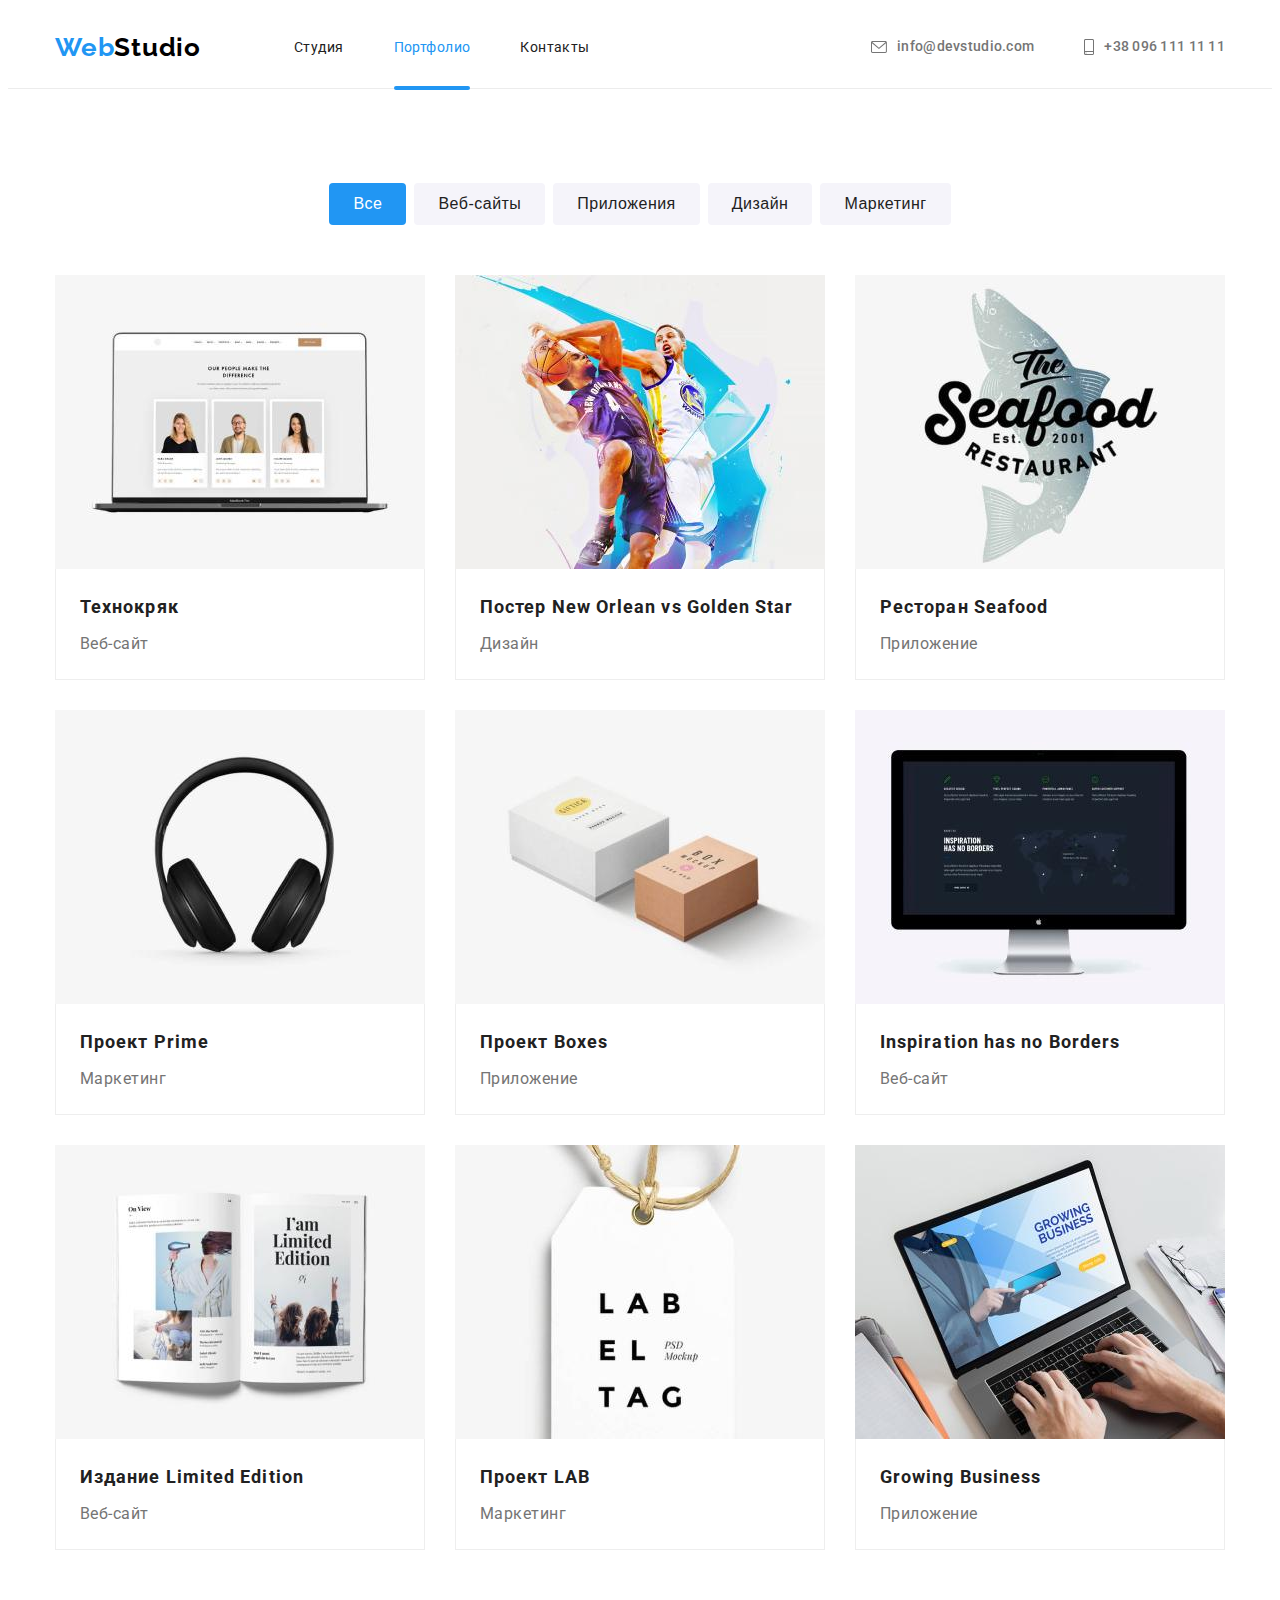
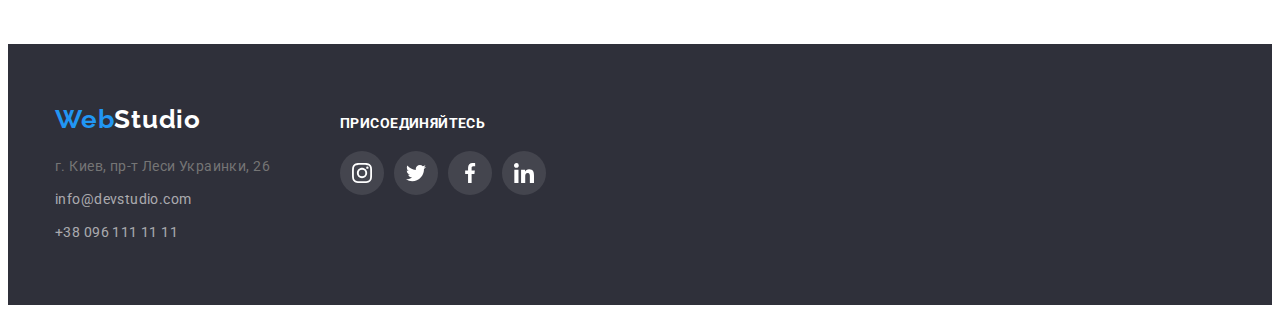
==== portfolio.html @ e74dbf66 "Разметка формы" ====
<!DOCTYPE html>
<html lang="ru">
  <head>
    <meta charset="UTF-8" />
    <meta http-equiv="X-UA-Compatible" content="IE=edge" />
    <meta name="viewport" content="width=device-width, initial-scale=1.0" />
    <title>Document</title>
    <link rel="preconnect" href="https://fonts.gstatic.com" />
    <link
      href="https://fonts.googleapis.com/css2?family=Raleway:wght@700&family=Roboto:wght@400;500;700;900&display=swap"
      rel="stylesheet"
    />
    <link
      rel="stylesheet"
      href="https://cdnjs.cloudflare.com/ajax/libs/modern-normalize/1.0.0/modern-normalize.css"
      integrity="sha512-Zx6MlUMKSVJoQ+83OwhdILe8cSEsCzfqThJd7J/VA2UrK6Ctj85p+xzqfyuNXE5B1k25uUdmJ2OzItbBy9GHAQ=="
      crossorigin="anonymous"
    />
    <link rel="stylesheet" href="./css/main.css" />
  </head>
  <body>
    <header class="page-header line">
      <div class="container">
        <nav class="nav">
          <a class="logo" href="./index.html"><span>Web</span>Studio</a>
          <ul class="menu list">
            <li class="menu-item">
              <a class="link" href="./index.html">Студия</a>
            </li>
            <li class="menu-item">
              <a class="link nav-active" href="./portfolio.html">Портфолио</a>
            </li>
            <li class="menu-item">
              <a class="link" href="#contacts">Контакты</a>
            </li>
          </ul>
        </nav>
        <ul class="list contacts">
          <li class="menu-item">
            <a class="link contacts-link" href="info@devstudio.com">
              <svg width="16px" height="12px" class="contacts-icon">
                <use href="./images/icons.svg#icon-mail"></use>
              </svg>
              info@devstudio.com
            </a>
          </li>
          <li class="menu-item">
            <a class="link contacts-link" href="+380961111111">
              <svg width="10px" height="16px" class="contacts-icon">
                <use href="./images/icons.svg#icon-smartphone"></use>
              </svg>
              +38 096 111 11 11
            </a>
          </li>
        </ul>
      </div>
    </header>
    <main>
      <section class="section">
        <div class="container">
          <h1 class="visually-hidden">Projects</h1>
          <ul class="list filter">
            <li class="filter-item"><button type="button" class="filter-btn btn-active">Все</button></li>
            <li class="filter-item"><button type="button" class="filter-btn">Веб-сайты</button></li>
            <li class="filter-item"><button type="button" class="filter-btn">Приложения</button></li>
            <li class="filter-item"><button type="button" class="filter-btn">Дизайн</button></li>
            <li class="filter-item"><button type="button" class="filter-btn">Маркетинг</button></li>
          </ul>
          <ul class="list portfolio">
            <li class="portfolio-item">
              <a class="portfolio-link" href="">
                <div class="box">
                  <img src="./images/projects/img1.jpg" alt="ноутбук со страницей веб-студии" width="370" />
                  <div class="portfolio-overlay">
                    <p>
                      Технокряк это современная площадка распространения коронавируса. Компании используют эту платформу
                      для цифрового шпионажа и атак на защищённые сервера конкурентов.
                    </p>
                  </div>
                </div>
                <div class="about">
                  <h2 class="about-title">Технокряк</h2>
                  <p class="portfolio-text">Веб-сайт</p>
                </div>
              </a>
            </li>
            <li class="portfolio-item">
              <a class="portfolio-link" href="">
                <div class="box">
                  <img src="./images/projects/img2.jpg" alt="два баскетболиста с мячом" width="370" />
                  <div class="portfolio-overlay">
                    <p>
                      Технокряк это современная площадка распространения коронавируса. Компании используют эту платформу
                      для цифрового шпионажа и атак на защищённые сервера конкурентов.
                    </p>
                  </div>
                </div>
                <div class="about">
                  <h2 class="about-title">Постер New Orlean vs Golden Star</h2>
                  <p class="portfolio-text">Дизайн</p>
                </div>
              </a>
            </li>
            <li class="portfolio-item">
              <a class="portfolio-link" href="">
                <div class="box">
                  <img src="./images/projects/img3.jpg" alt="рыба с логотипом" width="370" />
                  <div class="portfolio-overlay">
                    <p>
                      Технокряк это современная площадка распространения коронавируса. Компании используют эту платформу
                      для цифрового шпионажа и атак на защищённые сервера конкурентов.
                    </p>
                  </div>
                </div>
                <div class="about">
                  <h2 class="about-title">Ресторан Seafood</h2>
                  <p class="portfolio-text">Приложение</p>
                </div>
              </a>
            </li>
            <li class="portfolio-item">
              <a class="portfolio-link" href="">
                <div class="box">
                  <img src="./images/projects/img4.jpg" alt="наушники" width="370" />
                  <div class="portfolio-overlay">
                    <p>
                      Технокряк это современная площадка распространения коронавируса. Компании используют эту платформу
                      для цифрового шпионажа и атак на защищённые сервера конкурентов.
                    </p>
                  </div>
                </div>
                <div class="about">
                  <h2 class="about-title">Проект Prime</h2>
                  <p class="portfolio-text">Маркетинг</p>
                </div>
              </a>
            </li>
            <li class="portfolio-item">
              <a class="portfolio-link" href="">
                <div class="box">
                  <img src="./images/projects/img5.jpg" alt="две коробки" width="370" />
                  <div class="portfolio-overlay">
                    <p>
                      Технокряк это современная площадка распространения коронавируса. Компании используют эту платформу
                      для цифрового шпионажа и атак на защищённые сервера конкурентов.
                    </p>
                  </div>
                </div>
                <div class="about">
                  <h2 class="about-title">Проект Boxes</h2>
                  <p class="portfolio-text">Приложение</p>
                </div>
              </a>
            </li>
            <li class="portfolio-item">
              <a class="portfolio-link" href="">
                <div class="box">
                  <img src="./images/projects/img6.jpg" alt="компьютер" width="370" />
                  <div class="portfolio-overlay">
                    <p>
                      Технокряк это современная площадка распространения коронавируса. Компании используют эту платформу
                      для цифрового шпионажа и атак на защищённые сервера конкурентов.
                    </p>
                  </div>
                </div>
                <div class="about">
                  <h2 class="about-title" lang="en">Inspiration has no Borders</h2>
                  <p class="portfolio-text">Веб-сайт</p>
                </div>
              </a>
            </li>
            <li class="portfolio-item">
              <a class="portfolio-link" href="">
                <div class="box">
                  <img src="./images/projects/img7.jpg" alt="журнал" width="370" />
                  <div class="portfolio-overlay">
                    <p>
                      Технокряк это современная площадка распространения коронавируса. Компании используют эту платформу
                      для цифрового шпионажа и атак на защищённые сервера конкурентов.
                    </p>
                  </div>
                </div>
                <div class="about">
                  <h2 class="about-title">Издание Limited Edition</h2>
                  <p class="portfolio-text">Веб-сайт</p>
                </div>
              </a>
            </li>
            <li class="portfolio-item">
              <a class="portfolio-link" href="">
                <div class="box">
                  <img src="./images/projects/img8.jpg" alt="бирка" width="370" />
                  <div class="portfolio-overlay">
                    <p>
                      Технокряк это современная площадка распространения коронавируса. Компании используют эту платформу
                      для цифрового шпионажа и атак на защищённые сервера конкурентов.
                    </p>
                  </div>
                </div>
                <div class="about">
                  <h2 class="about-title">Проект LAB</h2>
                  <p class="portfolio-text">Маркетинг</p>
                </div>
              </a>
            </li>
            <li class="portfolio-item">
              <a class="portfolio-link" href="https://">
                <div class="box">
                  <img src="./images/projects/img9.jpg" alt="работа за ноутбуком" width="370" />
                  <div class="portfolio-overlay">
                    <p>
                      Технокряк это современная площадка распространения коронавируса. Компании используют эту платформу
                      для цифрового шпионажа и атак на защищённые сервера конкурентов.
                    </p>
                  </div>
                </div>
                <div class="about">
                  <h2 class="about-title" lang="en">Growing Business</h2>
                  <p class="portfolio-text">Приложение</p>
                </div>
              </a>
            </li>
          </ul>
        </div>
      </section>
    </main>
    <footer class="dark-bg footer">
      <div class="container footer-conctacts">
        <div class="left-contacts">
          <a class="logo" href="./index.html"><span>Web</span>Studio</a>
          <address class="address">
            <p>г. Киев, пр-т Леси Украинки, 26</p>
            <ul class="list">
              <li class="list-address"><a class="link" href="mailto:info@devstudio.com">info@devstudio.com</a></li>
              <li class="list-address"><a class="link" href="tel:+380961111111">+38 096 111 11 11</a></li>
            </ul>
          </address>
        </div>
        <div class="join">
          <h3 class="title-join">присоединяйтесь</h3>
          <ul class="list social-icons">
            <li class="social-icons-item">
              <a class="link social-icons-link" href="https://instagram.com">
                <svg width="20px" height="20px" class="social-icons-svg">
                  <use href="./images/icons.svg#icon-instagram"></use>
                </svg>
              </a>
            </li>
            <li class="social-icons-item">
              <a class="link social-icons-link" href="" target="_blank" rel="noopener noreferrer">
                <svg width="20px" height="20px" class="social-icons-svg">
                  <use href="./images/icons.svg#icon-twitter"></use>
                </svg>
              </a>
            </li>
            <li class="social-icons-item">
              <a class="link social-icons-link" href="" target="_blank" rel="noopener noreferrer">
                <svg width="20px" height="20px" class="social-icons-svg">
                  <use href="./images/icons.svg#icon-facebook"></use>
                </svg>
              </a>
            </li>
            <li class="social-icons-item">
              <a class="link social-icons-link" href="" target="_blank" rel="noopener noreferrer">
                <svg width="20px" height="20px" class="social-icons-svg">
                  <use href="./images/icons.svg#icon-linkedin"></use>
                </svg>
              </a>
            </li>
          </ul>
        </div>
      </div>
    </footer>
  </body>
</html>
---- css/main.css ----
:root {
  --main-cl: #ffffff;
  --main-txt-cl: #757575;
  --title-cl: #212121;
  --accent-cl: #2196f3;
  --dark-bg-cl: #2f303a;
  --team-button-bg: #f5f4fa;
  --footer-link-cl: color rgba(255, 255, 255, 0.6);
  --icon-color: #afb1b8;
  --line-cl: #ececec;
  --overlay-bg: rgba(33, 150, 243, 0.9);
  --modal-bg: rgba(0, 0, 0, 0.2);

  --main-font: 'Roboto', sans-serif;
  --logo-font: 'Raleway', sans-serif;
}
/*
text nav color, title text body: #212121;
text contacts nav color, text body : #757575;
text dark block, button dark block, hover button txt, address: color: #FFFFFF;
accent color: #2196F3;
background dark color: #2F303A;
team-block color, background button: #F5F4FA;
*/

html {
  box-sizing: border-box;
}

*,
*::before,
*::after {
  box-sizing: inherit;
}

h1,
h2,
h3,
p {
  margin-top: 0;
}

P {
  margin-bottom: 0;
}

h2 {
  font-weight: 700;
  font-size: 36px;
  line-height: 1.17;
  text-align: center;
}

h3 {
  margin-bottom: 10px;
}

img {
  display: block;
  height: auto;
}

/*убираем маркировку списка*/
.list {
  list-style: none;
  margin: 0;
  padding: 0;
}

body {
  font-family: var(--main-font);
  font-style: normal;
  font-weight: normal;
  font-size: 14px;
  line-height: 1.71;
  letter-spacing: 0.03em;
  color: var(--main-txt-cl);
}

.container {
  width: 1200px;
  padding-left: 15px;
  padding-right: 15px;
  margin-left: auto;
  margin-right: auto;
}

.page-header .container {
  display: flex;
  align-items: center;
  padding-top: 24px;
  padding-bottom: 25px;
  justify-content: space-between;
}

.line {
  display: flex;
  flex-direction: column;
}

.line::after {
  content: '';
  display: block;
  height: 1px;
  background-color: var(--line-cl);
}

.nav {
  display: flex;
}

.menu {
  display: flex;
  align-items: center;
  margin-right: auto;
}

.contacts {
  display: flex;
  flex-direction: row;
}

.menu .menu-item:not(:last-child) {
  margin-right: 50px;
}

.contacts .menu-item:not(:first-child) {
  margin-left: 50px;
}
.contacts-link {
  display: flex;
  align-items: center;
  font-weight: 500;
  line-height: 1.14;
  letter-spacing: 0.02em;
}

.contacts-icon {
  fill: currentColor;
  margin-right: 10px;
}

.nav > .logo {
  margin-right: 93px;
}

.link {
  color: var(--title-cl);
  text-decoration: none; /*убираем подчеркивание ссылок*/
  transition: color 250ms cubic-bezier(0.4, 0, 0.2, 1);
}

.nav-active {
  display: flex;
  color: var(--accent-cl);
  flex-direction: column;
  justify-content: space-between;

  position: relative;
}

.nav-active::after {
  content: '';
  display: block;
  width: 100%;
  height: 4px;
  background: var(--accent-cl);
  border-radius: 2px;
  position: absolute;
  top: 50px;
}

.contacts .link {
  color: var(--main-txt-cl);
}

.logo {
  font-family: var(--logo-font);
  font-weight: 700;
  font-size: 26px;
  line-height: 1.19;
  letter-spacing: 0.03em;
  color: black;
  text-decoration: none;

  display: block;
}

span {
  color: var(--accent-cl);
}

.section {
  padding-top: 94px;
  padding-bottom: 94px;
}

.dark-bg {
  display: flex;
  background-color: var(--dark-bg-cl);
  line-height: 1.7;
}

.hero {
  background-image: linear-gradient(to right, rgba(47, 48, 58, 0.4), rgba(47, 48, 58, 0.4)), url(../images/bg-img.jpg);
  background-repeat: no-repeat;
  background-position: 50% 50%;
  background-size: 1600px 600px;
}

.content-hero {
  padding-top: 200px;
  padding-bottom: 200px;
}

.title {
  font-weight: 900;
  font-size: 44px;
  line-height: 1.36;
  text-align: center;
  letter-spacing: 0.06em;
  text-transform: uppercase;
  color: var(--main-cl);
  margin-left: auto;
  margin-right: auto;
  margin-bottom: 30px;
  max-width: 696px;
}

.button {
  display: block;
  min-width: 200px;
  min-height: 50px;
  background-color: var(--accent-cl);
  color: var(--main-cl);
  font-weight: 700;
  font-size: 16px;
  line-height: 1.88;
  text-align: center;
  letter-spacing: 0.06em;
  cursor: pointer;
  border: none;
  border-radius: 4px;
  box-shadow: 0px 4px 4px rgba(0, 0, 0, 0.15);

  padding: 10px 32px;

  margin-left: auto;
  margin-right: auto;

  transition: box-shadow 250ms cubic-bezier(0.4, 0, 0.2, 1);
}

.content-hero .button:hover,
.content-hero .button:focus {
  box-shadow: 0px 3px 1px rgba(0, 0, 0, 0.1), 0px 1px 2px rgba(0, 0, 0, 0.08), 0px 2px 2px rgba(0, 0, 0, 0.12);
}

.backdrop {
  position: fixed;
  top: 0;
  left: 0;
  width: 100%;
  height: 100%;
  background-color: var(--modal-bg);
  z-index: 1;
  opacity: 1;
  transition: opacity 250ms cubic-bezier(0.4, 0, 0.2, 1);
}

.backdrop.is-hidden {
  opacity: 0;
  visibility: hidden;
  pointer-events: none;
}

.backdrop.is-hidden .modal {
  transform: translate(-50%, -50%) scale(0.9);
}

.modal {
  position: absolute;
  top: 50%;
  left: 50%;
  transform: translate(-50%, -50%) scale(1);

  width: 528px;
  height: 581px;
  background-color: var(--main-cl);
  box-shadow: 0px 1px 3px rgba(0, 0, 0, 0.12), 0px 1px 1px rgba(0, 0, 0, 0.14), 0px 2px 1px rgba(0, 0, 0, 0.2);
  border-radius: 4px;

  transition: transform 250ms cubic-bezier(0.4, 0, 0.2, 1), visibility 250ms cubic-bezier(0.4, 0, 0.2, 1);
}

.title-form {
  font-size: 20px;
  line-height: 1.15;
  text-align: center;
  letter-spacing: 0.03em;

  margin-top: 40px;
  margin-bottom: 0px;
}

.form {
  display: flex;
  flex-direction: column;
  margin: 12px 40px 40px 40px;
}

.box-input {
  position: relative;
}

.form-label {
  display: inline-block;
  font-size: 12px;
  line-height: 1.17;
  letter-spacing: 0.01em;
  margin-bottom: 4px;
}

.form-input {
  width: 100%;
  height: 40px;
  border: 1px solid rgba(33, 33, 33, 0.2);
  border-radius: 4px;
}

.form-icons {
  position: absolute;
  display: inline-block;
  top: 50%;
  left: 12px;
  transform: translateY(-50%);
}

.form-input:hover ~ .form-icons {
  fill: var(--accent-cl);
}

.contract {
  color: var(--accent-cl);
}

.btn-modal-close {
  position: absolute;
  top: 8px;
  right: 8px;
  width: 30px;
  height: 30px;

  background-color: var(--main-cl);
  border: 1px solid rgba(0, 0, 0, 0.1);
  border-radius: 50%;
}

.btn-modal-close:hover,
.btn-modal-close:focus {
  cursor: pointer;
  fill: var(--accent-cl);
}

.close-icon {
  position: absolute;
  top: 50%;
  left: 50%;
  transform: translate(-50%, -50%);
}

/*класс, скрывающий элементы*/
.visually-hidden {
  position: absolute !important;
  clip: rect(1px 1px 1px 1px);
  clip: rect(1px, 1px, 1px, 1px);
  padding: 0 !important;
  border: 0 !important;
  height: 1px !important;
  width: 1px !important;
  overflow: hidden;
}

h2,
h3 {
  color: var(--title-cl);
}

h2 {
  margin-bottom: 50px;
}

.flexbox {
  display: flex;
}

.advantages-pic {
  display: flex;
  justify-content: center;
  align-items: center;
  background-color: var(--team-button-bg);
  border-radius: 4px;
  width: 270px;
  height: 120px;
  margin-bottom: 30px;
}

.advantages-item {
  flex-basis: calc((100% - 4 * 30px) / 4);
}

.advantages-item:not(:last-child) {
  margin-right: 30px;
}

.advantages-title {
  font-size: 14px;
  line-height: 1.14;
  text-transform: uppercase;
  margin-bottom: 10px;
}

.we-do {
  padding-top: 0;
}

.image-item:not(:last-child) {
  margin-right: 30px;
}

.image-item {
  flex-basis: calc((100% - 90px) / 3);
}

.thumb-we-do {
  position: relative;
}

.label-we-do {
  position: absolute;
  bottom: 0;
  width: 370px;
  height: 70px;
  color: var(--main-cl);
  font-weight: 700;
  font-size: 14px;
  line-height: 1.14;
  text-align: center;
  letter-spacing: 0.03em;
  text-transform: uppercase;
  background: rgba(47, 48, 58, 0.8);

  padding-top: 27px;
  padding-bottom: 27px;
}

#team {
  background-color: var(--team-button-bg);
}

.team-info {
  padding-top: 30px;
  padding-bottom: 30px;
}
.team-item {
  flex-basis: calc((100% - 4 * 30px) / 4);
  text-align: center;
  width: calc(100% / 12 * 3);
  box-shadow: 0px 1px 3px rgba(0, 0, 0, 0.12), 0px 1px 1px rgba(0, 0, 0, 0.14), 0px 2px 1px rgba(0, 0, 0, 0.2);
  border-radius: 0px 0px 4px 4px;
  background-color: var(--main-cl);
}

.team-item:not(:last-child) {
  margin-right: 30px;
}

.team-item-name {
  font-weight: 500;
  font-size: 16px;
  line-height: 1.19;
}

.team-item-position {
  font-size: 16px;
  line-height: 1.19;
  color: var(--main-txt-cl);
  margin-bottom: 16px;
}

.social-icons-item {
  width: 44px;
  height: 44px;
}

.social-icons-link {
  display: flex;
  width: 100%;
  height: 100%;
  border-radius: 50%;
  background-color: var(--main-cl);
  color: var(--icon-color);
  justify-content: center;
  align-items: center;
  transition: background-color 250ms cubic-bezier(0.4, 0, 0.2, 1), color 250ms cubic-bezier(0.4, 0, 0.2, 1);
}

.team .social-icons-link:hover,
.team .social-icons-link:focus {
  background-color: var(--accent-cl);
  color: var(--main-cl);
}

.social-icons-svg {
  fill: currentColor;
}

.list-client {
  display: flex;
  justify-content: center;
  align-items: center;
}

.client-item {
  width: 170px;
  height: 92px;
}

.client-item:not(:last-child) {
  margin-right: 30px;
}

.client-link {
  display: flex;
  justify-content: center;
  align-items: center;
  height: 100%;
  border: 1px solid #afb1b8;
  box-sizing: border-box;
  border-radius: 4px;
  color: var(--icon-color);
  transition: border-color 250ms cubic-bezier(0.4, 0, 0.2, 1), color 250ms cubic-bezier(0.4, 0, 0.2, 1);
}

.client-link:hover,
.client-link:focus {
  color: var(--accent-cl);
  border-color: var(--accent-cl);
}

.client-icon {
  fill: currentColor;
}

footer li {
  color: rgba(255, 255, 255, 0.6);
}

footer .logo {
  color: var(--main-cl);
}

/*убираем курсив в футере, путем наследования стилей от родителя*/
.address {
  font-style: inherit;
}

.address .link {
  color: var(--footer-link-cl);
}

.footer {
  padding-top: 60px;
  padding-bottom: 60px;
}

.footer .logo {
  margin-bottom: 20px;
}

.address p {
  margin-bottom: 9px;
}

.list-address:not(:last-child) {
  margin-bottom: 9px;
}

.footer-conctacts {
  display: flex;
  align-items: baseline;
}

.link:hover,
.link:focus {
  color: var(--accent-cl);
}

.join {
  margin-left: 70px;
}

.title-join {
  font-weight: 700;
  font-size: 14px;
  line-height: 16px;
  letter-spacing: 0.03em;
  text-transform: uppercase;
  color: var(--main-cl);
  margin-bottom: 20px;
}

.join .social-icons {
  display: flex;
  justify-content: center;
  align-items: center;
}

.join .social-icons-link {
  background-color: rgba(255, 255, 255, 0.1);
  color: var(--main-cl);
  transition: background-color 250ms cubic-bezier(0.4, 0, 0.2, 1);
}

.join .social-icons-link:hover,
.join .social-icons-link:focus {
  background-color: var(--accent-cl);
}

.filter-btn {
  background-color: var(--team-button-bg);
  font-weight: 500;
  font-size: 16px;
  line-height: 1.63;
  text-align: center;
  letter-spacing: 0.03em;
  color: var(--title-cl);
  cursor: pointer;
  border-radius: 4px;
  border-color: transparent;
  padding: 6px 22px;

  transition: background-color 250ms cubic-bezier(0.4, 0, 0.2, 1), color 250ms cubic-bezier(0.4, 0, 0.2, 1),
    box-shadow 250ms cubic-bezier(0.4, 0, 0.2, 1);
}

.filter-btn:hover,
.filter-btn:focus,
.btn-active:hover,
.btn-active:focus {
  background-color: var(--accent-cl);
  color: var(--main-cl);
  box-shadow: 0px 3px 1px rgba(0, 0, 0, 0.1), 0px 1px 2px rgba(0, 0, 0, 0.08), 0px 2px 2px rgba(0, 0, 0, 0.12);
}

.filter {
  display: flex;
  align-items: center;
  justify-content: center;
  margin-bottom: 50px;
}

.filter-item:not(:last-child) {
  margin-right: 8px;
}

.filter .active {
  color: var(--main-cl);
  background-color: var(--accent-cl);
}

.about {
  border-left: 1px solid #eeeeee;
  border-right: 1px solid #eeeeee;
  border-bottom: 1px solid #eeeeee;
  padding: 20px 24px;
}

.about-title {
  color: var(--title-cl);
  font-weight: 700;
  font-size: 18px;
  line-height: 2;
  letter-spacing: 0.06em;
  margin-bottom: 4px;
  text-align: left;
}

.btn-active {
  background-color: var(--accent-cl);
  color: var(--main-cl);
  transition: background-color 250ms cubic-bezier(0.4, 0, 0.2, 1), color 250ms cubic-bezier(0.4, 0, 0.2, 1),
    box-shadow 250ms cubic-bezier(0.4, 0, 0.2, 1);
}

.portfolio {
  display: flex;
  flex-wrap: wrap;
  justify-content: space-between;
  padding: 0;
  margin: 0;
}

.portfolio-item {
  flex-basis: calc((100% - 3 * 30px) / 3);
  margin-right: 30px;
  margin-bottom: 30px;
}

.portfolio-item:nth-child(3n) {
  margin-right: 0;
}

.portfolio-item:nth-last-child(-n + 3) {
  margin-bottom: 0;
}

.portfolio-link {
  display: block;
  text-decoration: none;
  transition: box-shadow 250ms cubic-bezier(0.4, 0, 0.2, 1);
}

.portfolio-text {
  font-size: 16px;
  line-height: 1.88;
  letter-spacing: 0.03em;
  color: var(--main-txt-cl);
}

.box {
  position: relative;
  overflow: hidden;
}

.portfolio-overlay {
  color: var(--main-cl);
  background: var(--overlay-bg);
  font-size: 18px;
  line-height: 1.56;
  letter-spacing: 0.03em;
  width: 100%;
  height: 100%;
  position: absolute;
  top: 0;
  left: 0;
  opacity: 0;

  padding: 63px 24px;

  transform: translateY(100%);
  transition: transform 250ms cubic-bezier(0.4, 0, 0.2, 1), opacity 250ms cubic-bezier(0.4, 0, 0.2, 1);
}

.portfolio-link:hover .portfolio-overlay,
.portfolio-link:focus .portfolio-overlay {
  opacity: 1;
  transform: translateY(0);
}

.portfolio-link:hover,
.portfolio-link:focus {
  box-shadow: 0px 1px 1px rgba(0, 0, 0, 0.12), 0px 4px 4px rgba(0, 0, 0, 0.06), 1px 4px 6px rgba(0, 0, 0, 0.16);
}

.social-icons {
  display: flex;
  justify-content: center;
}

.social-icons-item:not(:last-child) {
  margin-right: 10px;
}
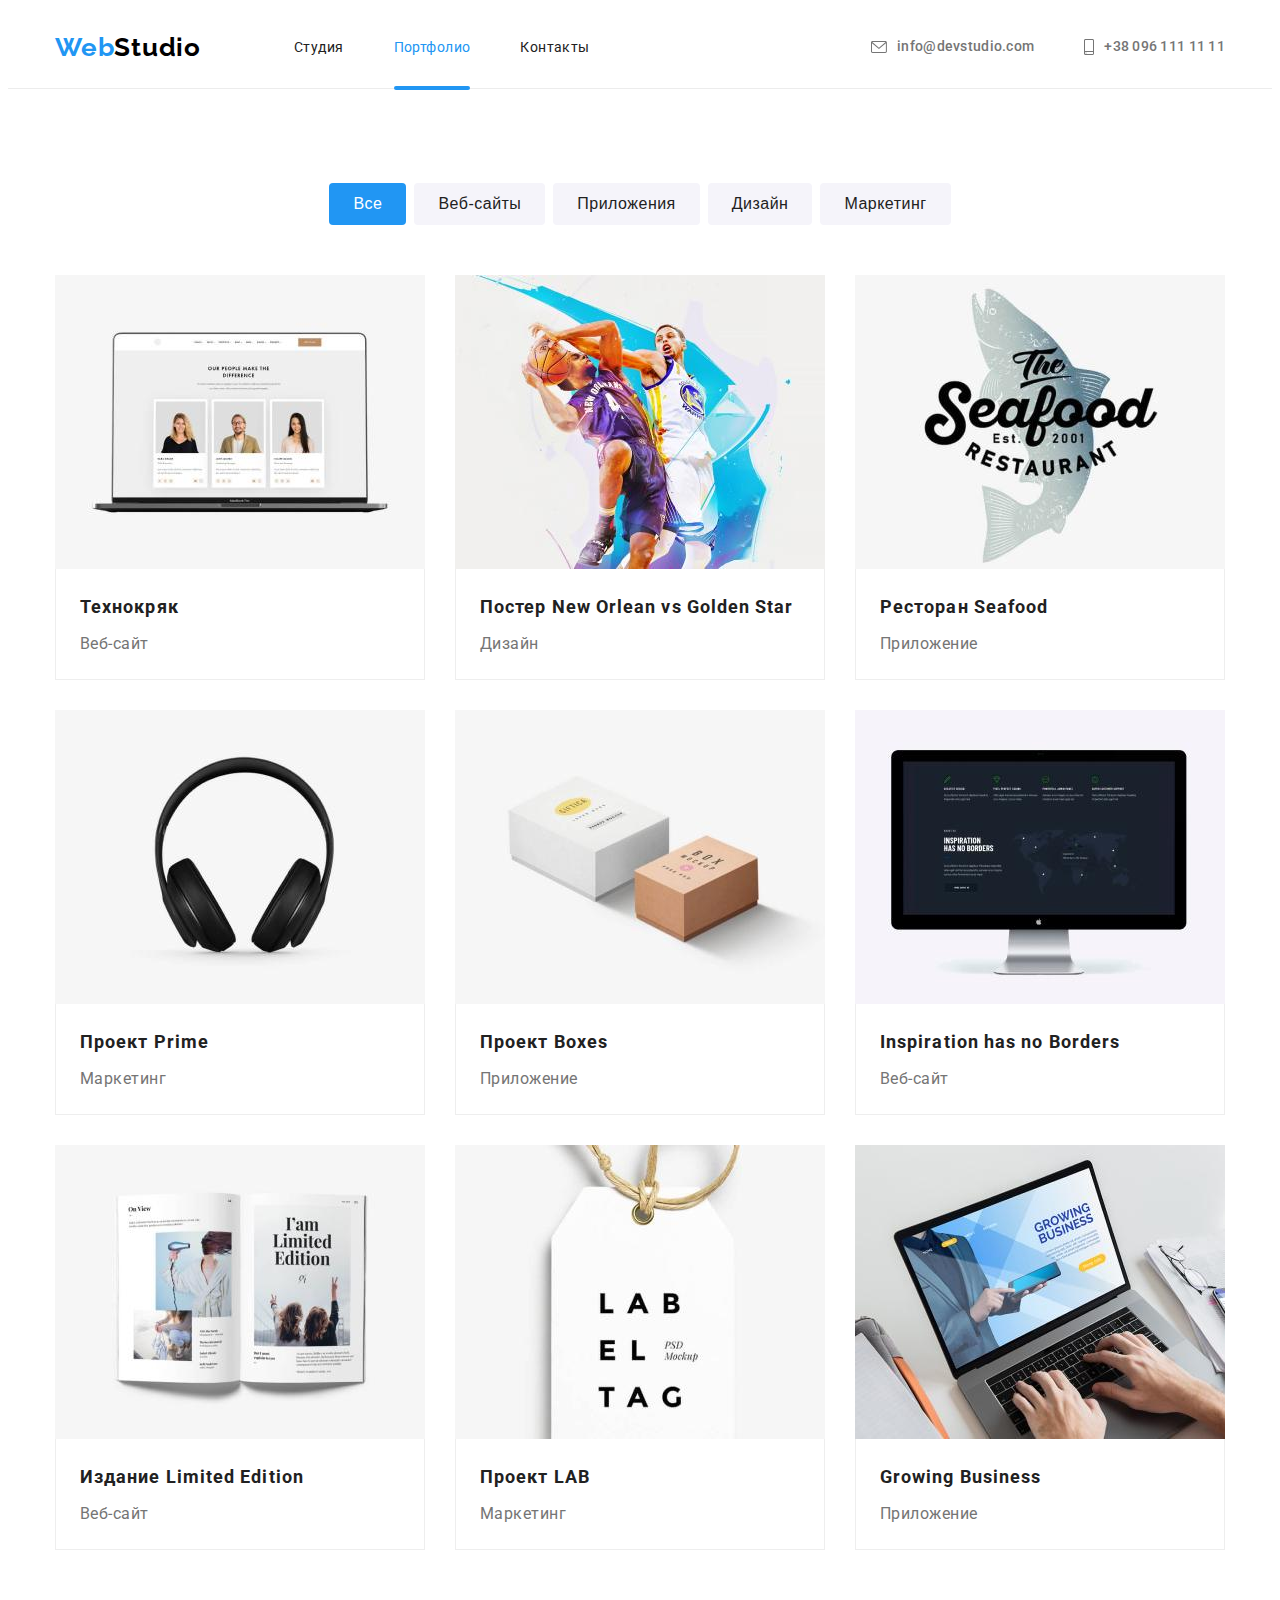
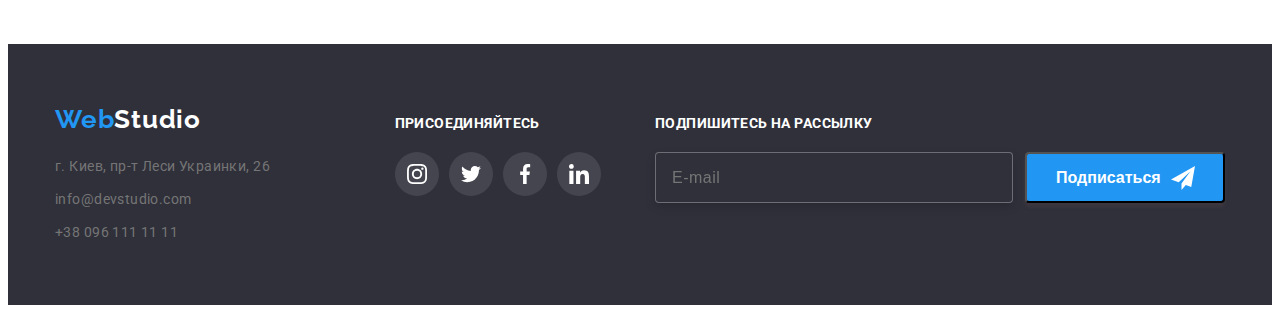
==== commit 43cde466: "+footer of portfolio" ====
--- a/portfolio.html
+++ b/portfolio.html
@@ -269,6 +269,19 @@
             </li>
           </ul>
         </div>
+        <form class="form-mailling">
+          <h3 class="title-mailling">Подпишитесь на рассылку</h3>
+          <div class="box-input">
+            <label for="mailling"></label>
+            <input id="mailling" name="email-mailling" type="email" class="input-mailling" placeholder="E-mail" />
+            <button class="btn-mailling" type="submit">
+              Подписаться
+              <svg width="24px" height="24px" class="mailling-icon">
+                <use href="./images/icons.svg#icon-icon-telegram"></use>
+              </svg>
+            </button>
+          </div>
+        </form>
       </div>
     </footer>
   </body>
--- a/css/main.css
+++ b/css/main.css
@@ -10,6 +10,8 @@
   --line-cl: #ececec;
   --overlay-bg: rgba(33, 150, 243, 0.9);
   --modal-bg: rgba(0, 0, 0, 0.2);
+  --border-form: rgba(33, 33, 33, 0.2);
+  --placeholder-color: rgba(117, 117, 117, 0.5);
 
   --main-font: 'Roboto', sans-serif;
   --logo-font: 'Raleway', sans-serif;
@@ -197,6 +199,7 @@
 
 .dark-bg {
   display: flex;
+  justify-content: space-between;
   background-color: var(--dark-bg-cl);
   line-height: 1.7;
 }
@@ -294,12 +297,14 @@
 }
 
 .title-form {
+  display: block;
   font-size: 20px;
   line-height: 1.15;
   text-align: center;
   letter-spacing: 0.03em;
-
   margin-top: 40px;
+  margin-right: 39px;
+  margin-left: 41px;
   margin-bottom: 0px;
 }
 
@@ -309,59 +314,147 @@
   margin: 12px 40px 40px 40px;
 }
 
-.box-input {
+.form-field {
   position: relative;
+  margin-bottom: 10px;
+  transition: fill 250ms cubic-bezier(0.4, 0, 0.2, 1);
+}
+
+.form-comment {
+  margin-bottom: 20px;
+}
+
+.comment {
+  resize: none;
+}
+
+.comment:placeholder-shown {
+  font-size: 12px;
+  line-height: 1.17;
+  letter-spacing: 0.01em;
+
+  color: var(--placeholder-color);
+
+  padding-top: 12px;
+  padding-left: 16px;
+}
+
+.comment:not(:placeholder-shown) {
+  font-size: 12px;
+  line-height: 1.17;
+  letter-spacing: 0.01em;
+
+  color: var(--main-txt-cl);
+
+  padding-top: 12px;
+  padding-left: 16px;
 }
 
 .form-label {
-  display: inline-block;
+  display: block;
   font-size: 12px;
   line-height: 1.17;
   letter-spacing: 0.01em;
   margin-bottom: 4px;
 }
+.comment {
+  display: block;
+  width: 100%;
+  height: 120px;
+  transition: border 250ms cubic-bezier(0.4, 0, 0.2, 1), border-radius 250ms cubic-bezier(0.4, 0, 0.2, 1);
+}
 
 .form-input {
+  display: block;
   width: 100%;
   height: 40px;
   border: 1px solid rgba(33, 33, 33, 0.2);
   border-radius: 4px;
+  padding-left: 42px;
+  transition: border 250ms cubic-bezier(0.4, 0, 0.2, 1), border-radius 250ms cubic-bezier(0.4, 0, 0.2, 1),
+    -webkit-text-fill-color 250ms cubic-bezier(0.4, 0, 0.2, 1), -webkit-box-shadow 250ms cubic-bezier(0.4, 0, 0.2, 1);
+}
+
+.form-input:-webkit-autofill,
+.form-input:-webkit-autofill:hover,
+.form-input:-webkit-autofill:focus {
+  -webkit-text-fill-color: var(--main-txt-cl);
+  -webkit-box-shadow: 0 0 0px 1000px var(--main-cl) inset;
+}
+
+.form-input:focus,
+.comment:focus {
+  outline-style: none;
+  border: 1px solid var(--accent-cl);
+  border-radius: 4px;
+}
+
+.form-field:focus-within {
+  fill: var(--accent-cl);
 }
 
 .form-icons {
   position: absolute;
   display: inline-block;
-  top: 50%;
+  top: 29px;
   left: 12px;
-  transform: translateY(-50%);
-}
-
-.form-input:hover ~ .form-icons {
-  fill: var(--accent-cl);
-}
-
-.contract {
+}
+
+.comment {
+  border-color: var(--border-form);
+  border-radius: 4px;
+}
+
+.checkbox-label {
+  display: block;
+  text-align: center;
+}
+
+.checkbox-label::before {
+  content: '';
+  display: inline-block;
+  width: 16px;
+  height: 16px;
+  border: 1px solid var(--icon-color);
+  border-radius: 3px;
+  margin-right: 8px;
+}
+
+.checkbox:checked + .checkbox-label::before {
+  background-image: url(/images/icon-vector-checkbox.svg);
+  background-repeat: no-repeat;
+  background-position: center;
+  background-size: contain;
+  background-color: var(--accent-cl);
+  border-color: var(--accent-cl);
+  margin-right: 8px;
+}
+
+.agreement {
   color: var(--accent-cl);
+}
+
+.form > .button {
+  margin-top: 30px;
 }
 
 .btn-modal-close {
   position: absolute;
+
   top: 8px;
   right: 8px;
   width: 30px;
   height: 30px;
-
   background-color: var(--main-cl);
   border: 1px solid rgba(0, 0, 0, 0.1);
   border-radius: 50%;
-}
-
+  transition: fill 250ms cubic-bezier(0.4, 0, 0.2, 1);
+}
 .btn-modal-close:hover,
 .btn-modal-close:focus {
   cursor: pointer;
   fill: var(--accent-cl);
 }
-
 .close-icon {
   position: absolute;
   top: 50%;
@@ -369,7 +462,6 @@
   transform: translate(-50%, -50%);
 }
 
-/*класс, скрывающий элементы*/
 .visually-hidden {
   position: absolute !important;
   clip: rect(1px 1px 1px 1px);
@@ -380,12 +472,10 @@
   width: 1px !important;
   overflow: hidden;
 }
-
 h2,
 h3 {
   color: var(--title-cl);
 }
-
 h2 {
   margin-bottom: 50px;
 }
@@ -404,7 +494,6 @@
   height: 120px;
   margin-bottom: 30px;
 }
-
 .advantages-item {
   flex-basis: calc((100% - 4 * 30px) / 4);
 }
@@ -419,7 +508,6 @@
   text-transform: uppercase;
   margin-bottom: 10px;
 }
-
 .we-do {
   padding-top: 0;
 }
@@ -449,12 +537,11 @@
   letter-spacing: 0.03em;
   text-transform: uppercase;
   background: rgba(47, 48, 58, 0.8);
-
   padding-top: 27px;
   padding-bottom: 27px;
 }
 
-#team {
+.team {
   background-color: var(--team-button-bg);
 }
 
@@ -470,7 +557,6 @@
   border-radius: 0px 0px 4px 4px;
   background-color: var(--main-cl);
 }
-
 .team-item:not(:last-child) {
   margin-right: 30px;
 }
@@ -480,19 +566,16 @@
   font-size: 16px;
   line-height: 1.19;
 }
-
 .team-item-position {
   font-size: 16px;
   line-height: 1.19;
   color: var(--main-txt-cl);
   margin-bottom: 16px;
 }
-
 .social-icons-item {
   width: 44px;
   height: 44px;
 }
-
 .social-icons-link {
   display: flex;
   width: 100%;
@@ -504,13 +587,11 @@
   align-items: center;
   transition: background-color 250ms cubic-bezier(0.4, 0, 0.2, 1), color 250ms cubic-bezier(0.4, 0, 0.2, 1);
 }
-
 .team .social-icons-link:hover,
 .team .social-icons-link:focus {
   background-color: var(--accent-cl);
   color: var(--main-cl);
 }
-
 .social-icons-svg {
   fill: currentColor;
 }
@@ -520,12 +601,10 @@
   justify-content: center;
   align-items: center;
 }
-
 .client-item {
   width: 170px;
   height: 92px;
 }
-
 .client-item:not(:last-child) {
   margin-right: 30px;
 }
@@ -541,30 +620,30 @@
   color: var(--icon-color);
   transition: border-color 250ms cubic-bezier(0.4, 0, 0.2, 1), color 250ms cubic-bezier(0.4, 0, 0.2, 1);
 }
-
 .client-link:hover,
 .client-link:focus {
   color: var(--accent-cl);
   border-color: var(--accent-cl);
 }
-
 .client-icon {
   fill: currentColor;
 }
 
-footer li {
-  color: rgba(255, 255, 255, 0.6);
+footer link {
+  color: var(--footer-link-cl);
 }
 
 footer .logo {
   color: var(--main-cl);
 }
 
-/*убираем курсив в футере, путем наследования стилей от родителя*/
+footer .logo {
+  color: var(--main-cl);
+}
+
 .address {
   font-style: inherit;
 }
-
 .address .link {
   color: var(--footer-link-cl);
 }
@@ -573,7 +652,6 @@
   padding-top: 60px;
   padding-bottom: 60px;
 }
-
 .footer .logo {
   margin-bottom: 20px;
 }
@@ -589,13 +667,13 @@
 .footer-conctacts {
   display: flex;
   align-items: baseline;
+  justify-content: space-between;
 }
 
 .link:hover,
 .link:focus {
   color: var(--accent-cl);
 }
-
 .join {
   margin-left: 70px;
 }
@@ -603,30 +681,26 @@
 .title-join {
   font-weight: 700;
   font-size: 14px;
-  line-height: 16px;
+  line-height: 1.14;
   letter-spacing: 0.03em;
   text-transform: uppercase;
   color: var(--main-cl);
   margin-bottom: 20px;
 }
-
 .join .social-icons {
   display: flex;
   justify-content: center;
   align-items: center;
 }
-
 .join .social-icons-link {
   background-color: rgba(255, 255, 255, 0.1);
   color: var(--main-cl);
   transition: background-color 250ms cubic-bezier(0.4, 0, 0.2, 1);
 }
-
 .join .social-icons-link:hover,
 .join .social-icons-link:focus {
   background-color: var(--accent-cl);
 }
-
 .filter-btn {
   background-color: var(--team-button-bg);
   font-weight: 500;
@@ -639,11 +713,9 @@
   border-radius: 4px;
   border-color: transparent;
   padding: 6px 22px;
-
   transition: background-color 250ms cubic-bezier(0.4, 0, 0.2, 1), color 250ms cubic-bezier(0.4, 0, 0.2, 1),
     box-shadow 250ms cubic-bezier(0.4, 0, 0.2, 1);
 }
-
 .filter-btn:hover,
 .filter-btn:focus,
 .btn-active:hover,
@@ -652,14 +724,12 @@
   color: var(--main-cl);
   box-shadow: 0px 3px 1px rgba(0, 0, 0, 0.1), 0px 1px 2px rgba(0, 0, 0, 0.08), 0px 2px 2px rgba(0, 0, 0, 0.12);
 }
-
 .filter {
   display: flex;
   align-items: center;
   justify-content: center;
   margin-bottom: 50px;
 }
-
 .filter-item:not(:last-child) {
   margin-right: 8px;
 }
@@ -668,14 +738,12 @@
   color: var(--main-cl);
   background-color: var(--accent-cl);
 }
-
 .about {
   border-left: 1px solid #eeeeee;
   border-right: 1px solid #eeeeee;
   border-bottom: 1px solid #eeeeee;
   padding: 20px 24px;
 }
-
 .about-title {
   color: var(--title-cl);
   font-weight: 700;
@@ -685,14 +753,12 @@
   margin-bottom: 4px;
   text-align: left;
 }
-
 .btn-active {
   background-color: var(--accent-cl);
   color: var(--main-cl);
   transition: background-color 250ms cubic-bezier(0.4, 0, 0.2, 1), color 250ms cubic-bezier(0.4, 0, 0.2, 1),
     box-shadow 250ms cubic-bezier(0.4, 0, 0.2, 1);
 }
-
 .portfolio {
   display: flex;
   flex-wrap: wrap;
@@ -700,13 +766,11 @@
   padding: 0;
   margin: 0;
 }
-
 .portfolio-item {
   flex-basis: calc((100% - 3 * 30px) / 3);
   margin-right: 30px;
   margin-bottom: 30px;
 }
-
 .portfolio-item:nth-child(3n) {
   margin-right: 0;
 }
@@ -720,19 +784,16 @@
   text-decoration: none;
   transition: box-shadow 250ms cubic-bezier(0.4, 0, 0.2, 1);
 }
-
 .portfolio-text {
   font-size: 16px;
   line-height: 1.88;
   letter-spacing: 0.03em;
   color: var(--main-txt-cl);
 }
-
 .box {
   position: relative;
   overflow: hidden;
 }
-
 .portfolio-overlay {
   color: var(--main-cl);
   background: var(--overlay-bg);
@@ -745,29 +806,85 @@
   top: 0;
   left: 0;
   opacity: 0;
-
   padding: 63px 24px;
-
   transform: translateY(100%);
   transition: transform 250ms cubic-bezier(0.4, 0, 0.2, 1), opacity 250ms cubic-bezier(0.4, 0, 0.2, 1);
 }
-
 .portfolio-link:hover .portfolio-overlay,
 .portfolio-link:focus .portfolio-overlay {
   opacity: 1;
   transform: translateY(0);
 }
-
 .portfolio-link:hover,
 .portfolio-link:focus {
   box-shadow: 0px 1px 1px rgba(0, 0, 0, 0.12), 0px 4px 4px rgba(0, 0, 0, 0.06), 1px 4px 6px rgba(0, 0, 0, 0.16);
 }
-
 .social-icons {
   display: flex;
   justify-content: center;
 }
-
 .social-icons-item:not(:last-child) {
   margin-right: 10px;
 }
+
+.title-mailling {
+  display: inline-block;
+  width: 100%;
+  text-align: left;
+  font-weight: 700;
+  font-size: 14px;
+  line-height: 1.14;
+  letter-spacing: 0.03em;
+  text-transform: uppercase;
+  color: var(--main-cl);
+  margin-bottom: 20px;
+}
+.box-input {
+  display: flex;
+  justify-content: flex-end;
+  width: 570px;
+}
+.input-mailling {
+  display: inline-block;
+  width: 358px;
+  font-size: 16px;
+  line-height: 1.25;
+  align-items: center;
+  letter-spacing: 0.03em;
+  color: rgba(--footer-link-cl);
+  background-color: var(--dark-bg-cl);
+  border: 1px solid rgba(255, 255, 255, 0.3);
+  filter: drop-shadow(0px 4px 4px rgba(0, 0, 0, 0.15));
+  border-radius: 4px;
+  margin: 0;
+  padding-left: 16px;
+}
+.input-mailling:-webkit-autofill,
+.input-mailling:-webkit-autofill:hover,
+.input-mailling:-webkit-autofill:focus {
+  -webkit-text-fill-color: var(--main-cl);
+  -webkit-box-shadow: 0 0 0px 1000px var(--dark-bg-cl) inset;
+}
+.input-mailling:not(:placeholder-shown) {
+  color: var(--main-cl);
+}
+
+.btn-mailling {
+  display: flex;
+  align-items: center;
+  min-width: 200px;
+  font-weight: 700;
+  font-size: 16px;
+  line-height: 1.7;
+  background-color: var(--accent-cl);
+  color: var(--main-cl);
+  box-shadow: 0px 4px 4px rgba(146, 104, 104, 0.15);
+  border-radius: 4px;
+  padding: 10px 28px 10px 29px;
+  margin-left: 12px;
+}
+.mailling-icon {
+  display: block;
+  fill: var(--main-cl);
+  margin-left: 10px;
+}
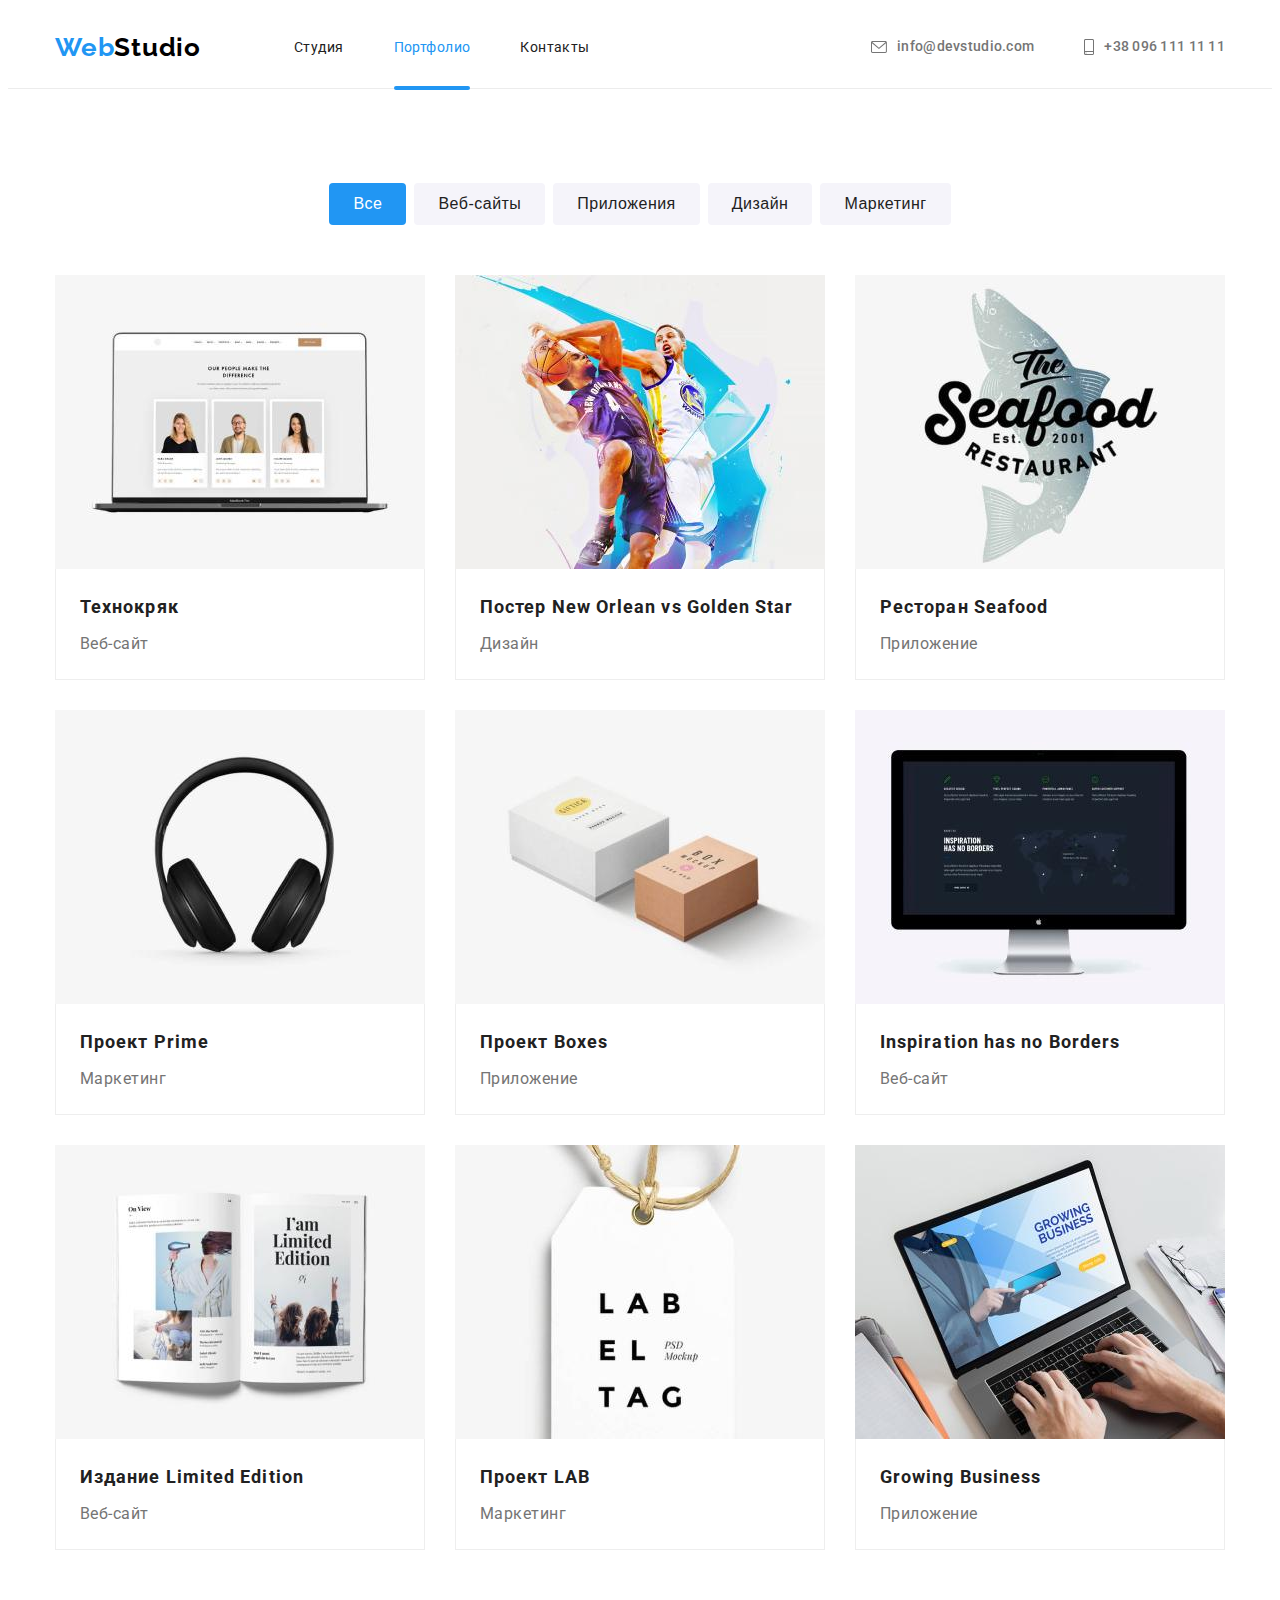
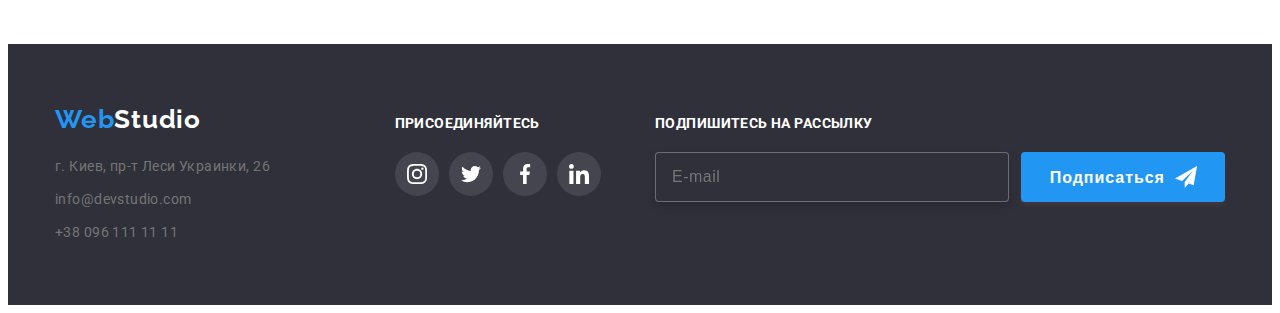
==== commit edee3f9a: "+" ====
--- a/portfolio.html
+++ b/portfolio.html
@@ -274,7 +274,7 @@
           <div class="box-input">
             <label for="mailling"></label>
             <input id="mailling" name="email-mailling" type="email" class="input-mailling" placeholder="E-mail" />
-            <button class="btn-mailling" type="submit">
+            <button class="button btn-mailling" type="submit">
               Подписаться
               <svg width="24px" height="24px" class="mailling-icon">
                 <use href="./images/icons.svg#icon-icon-telegram"></use>
